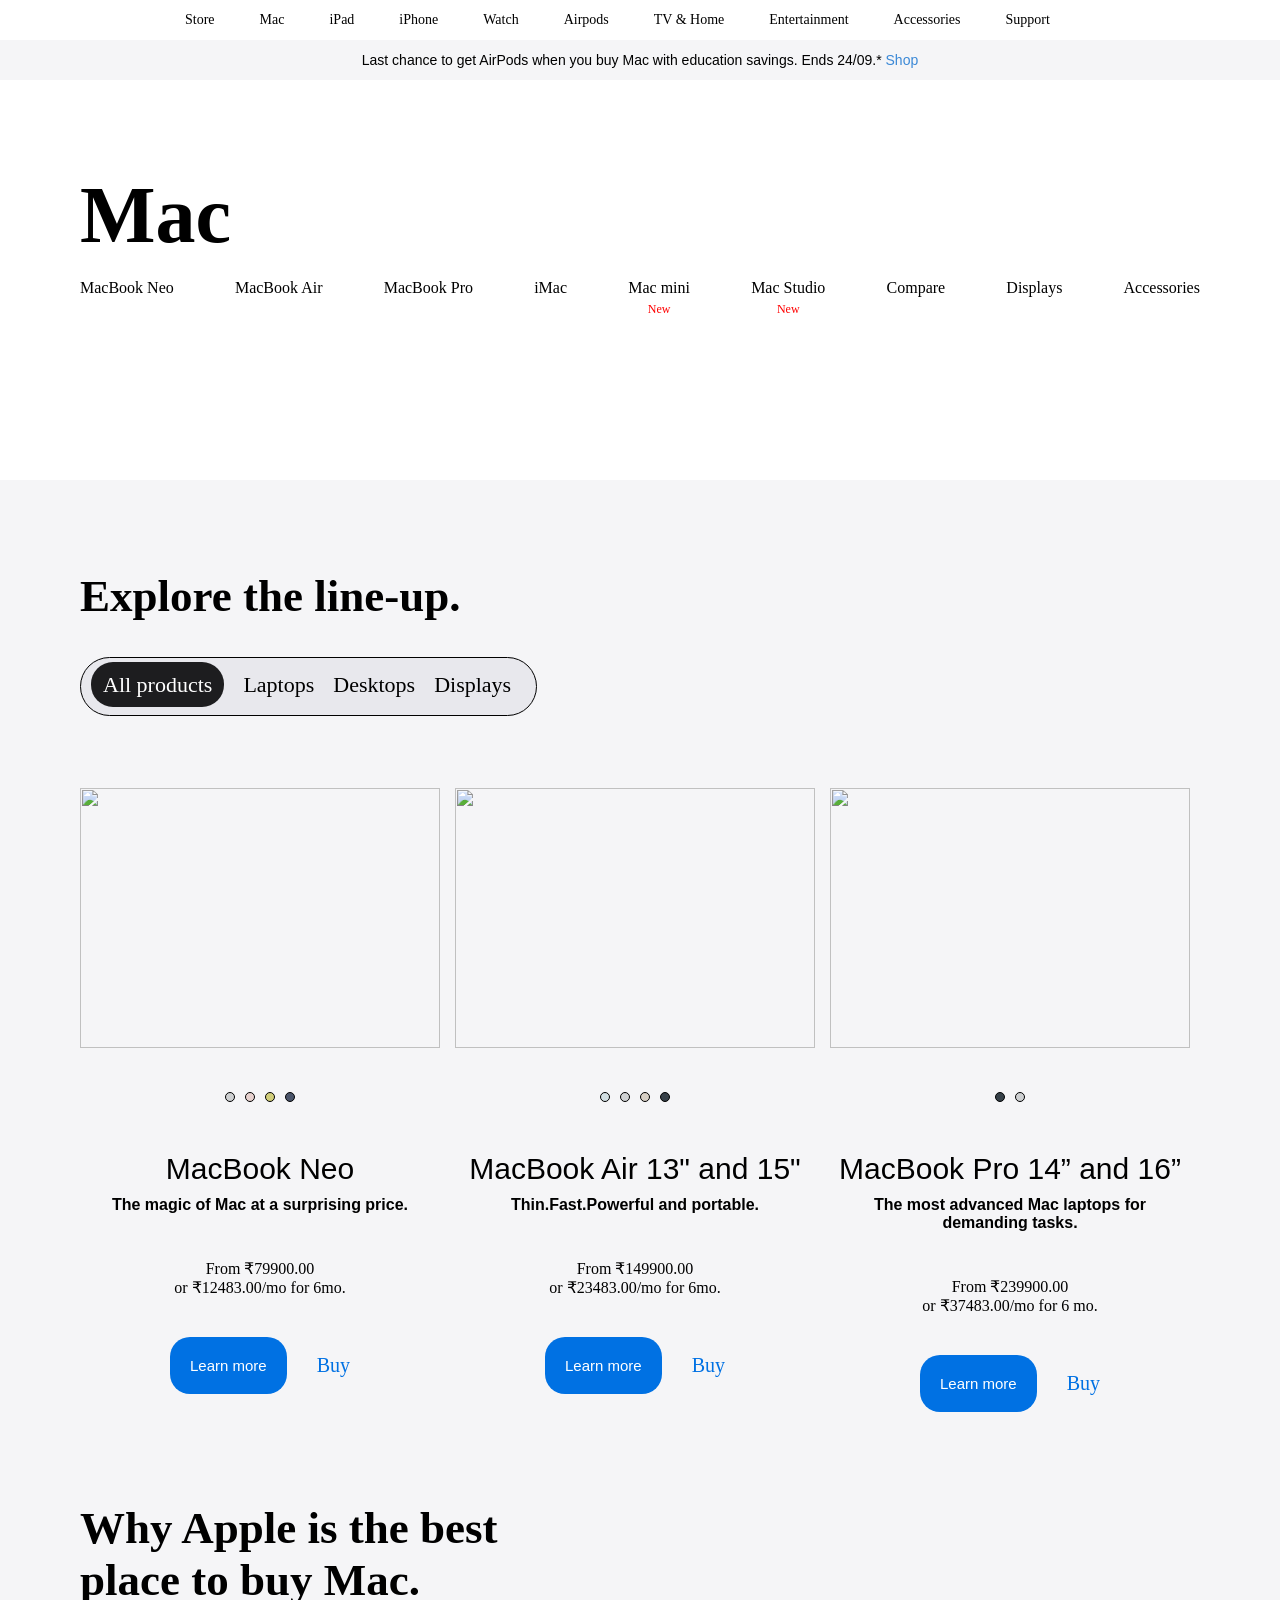
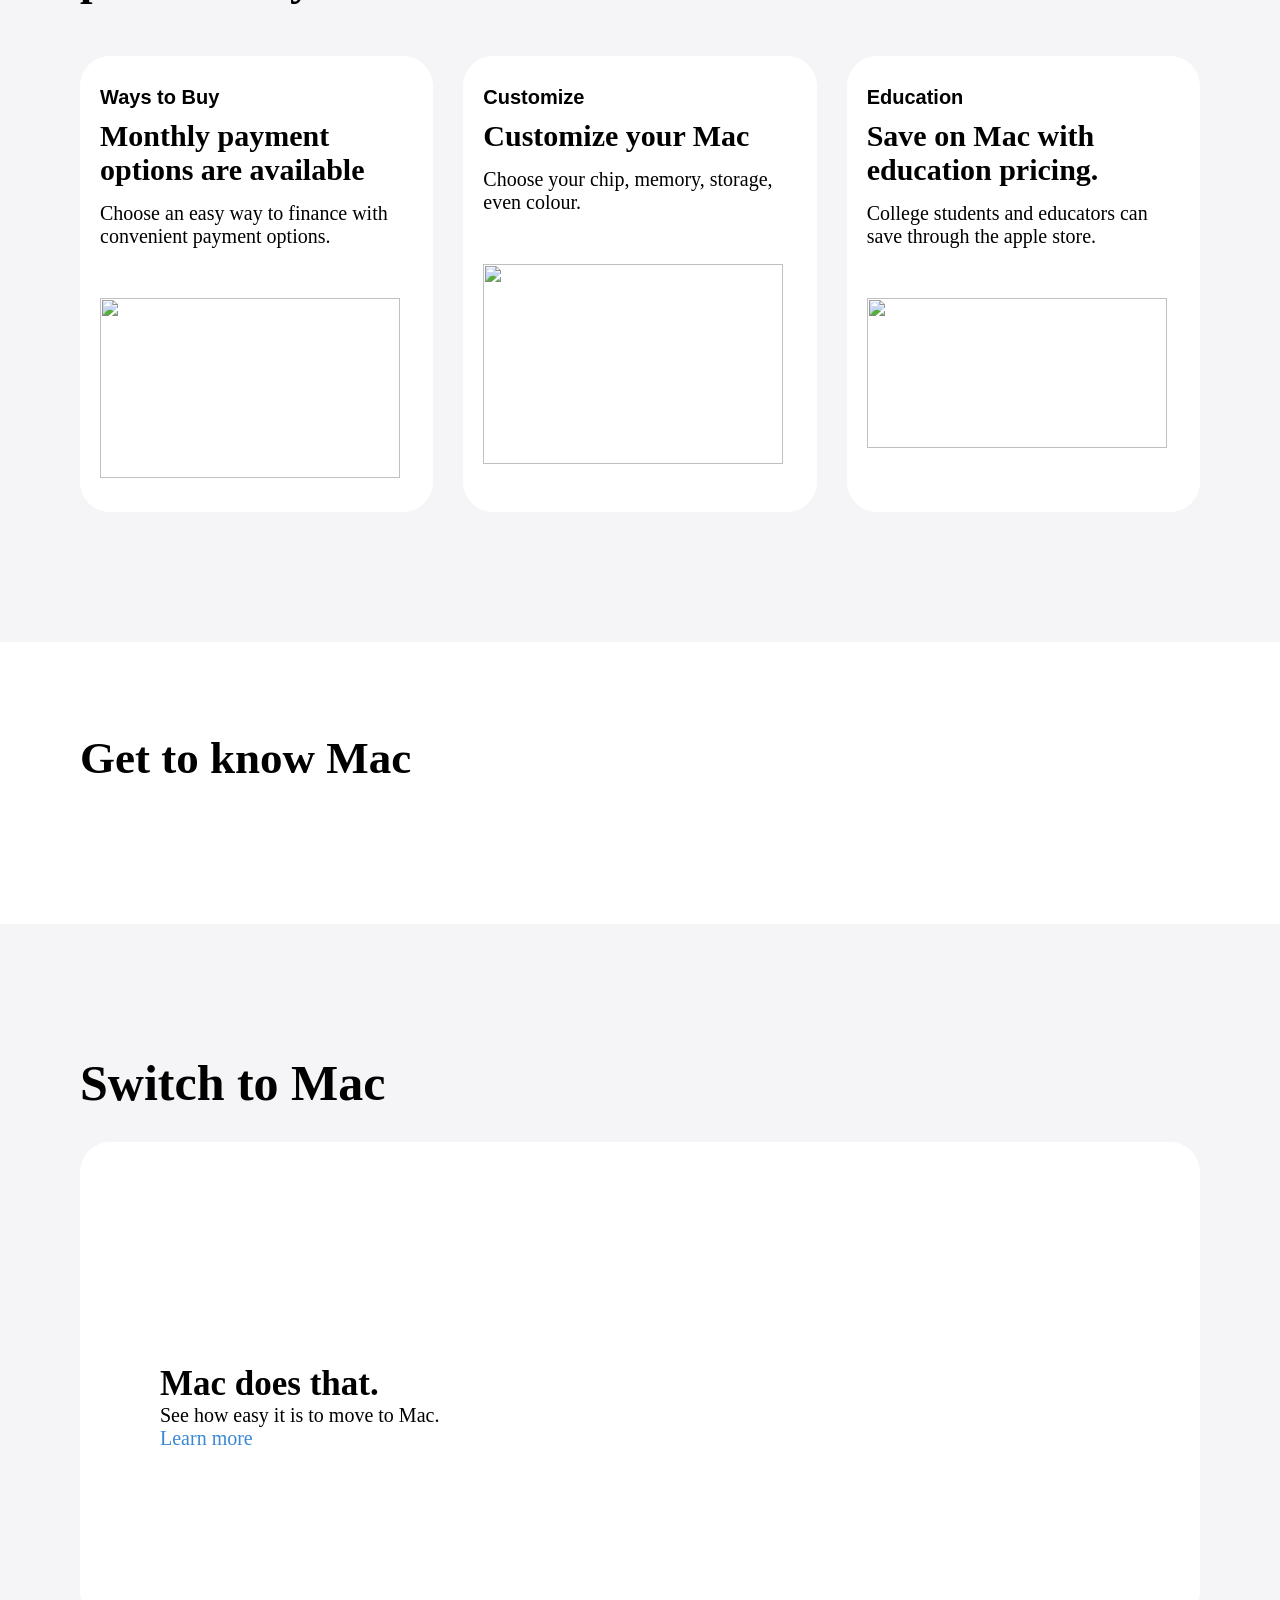
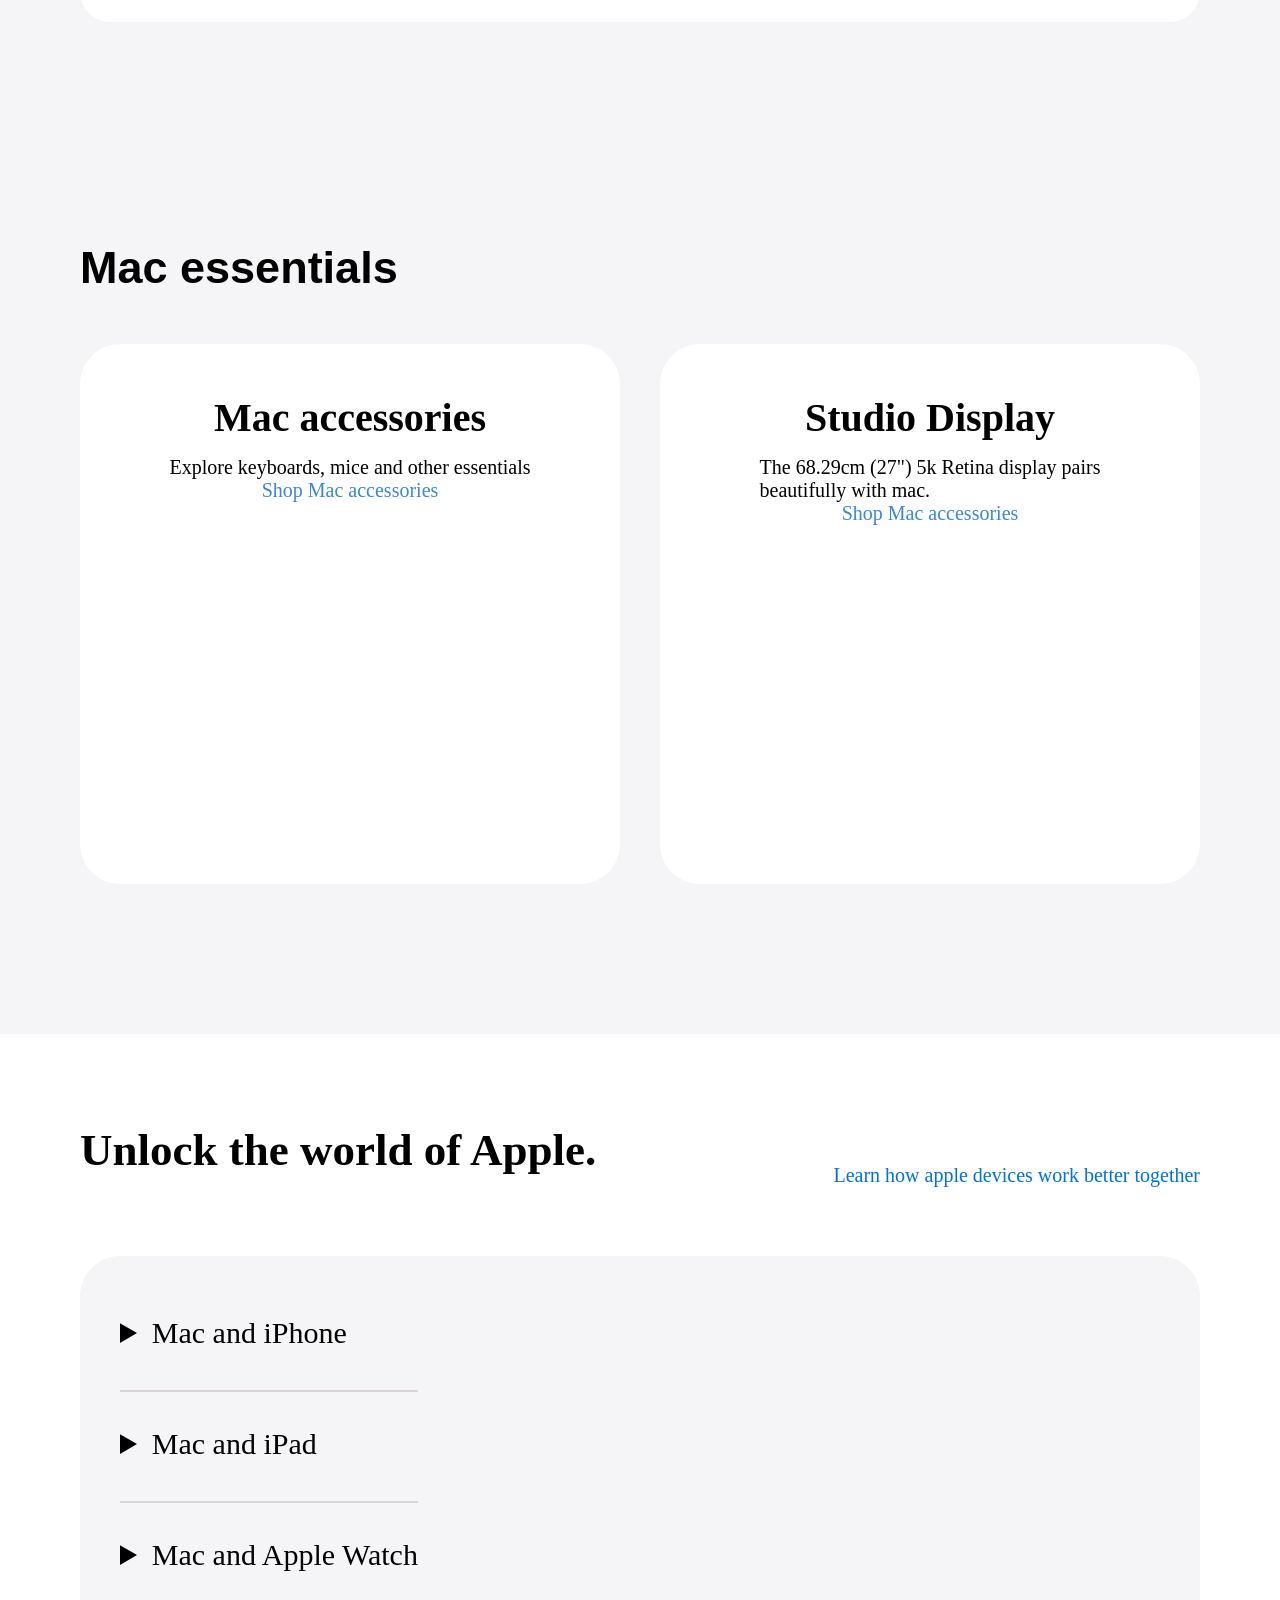
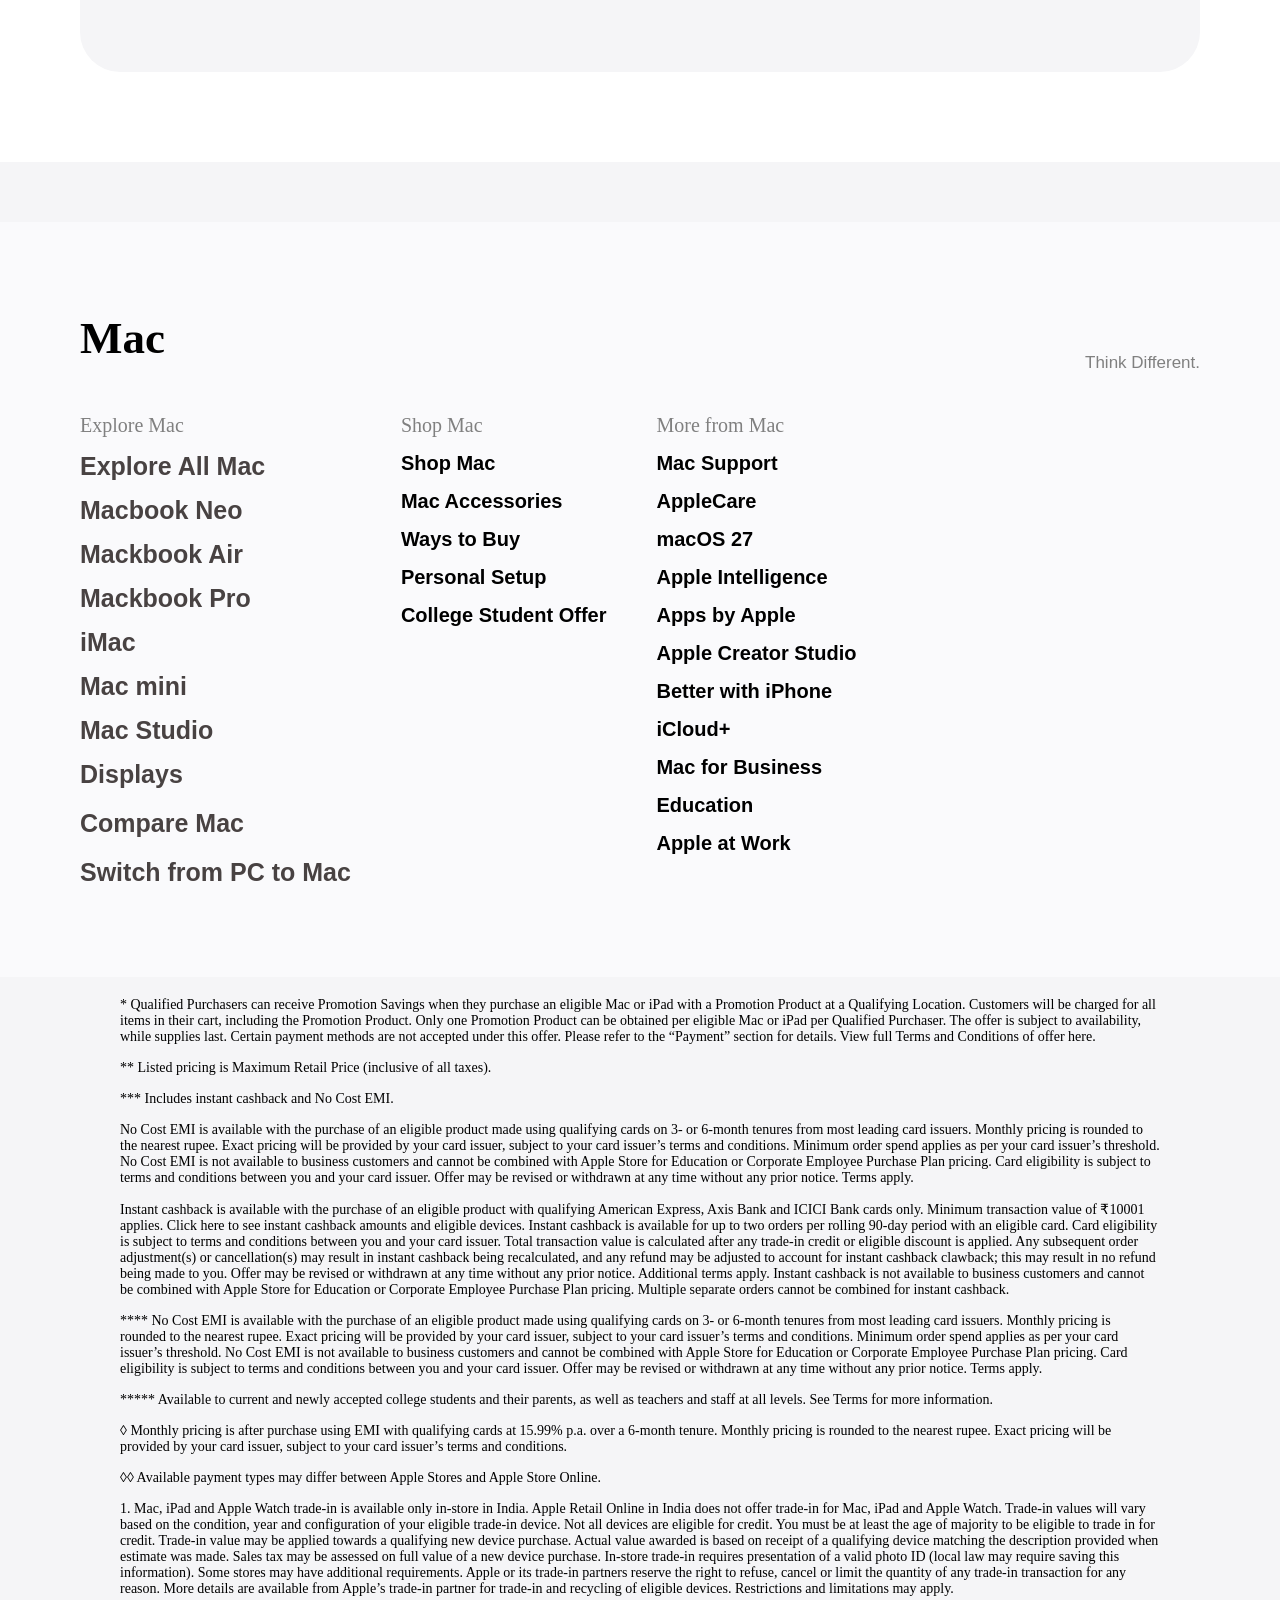
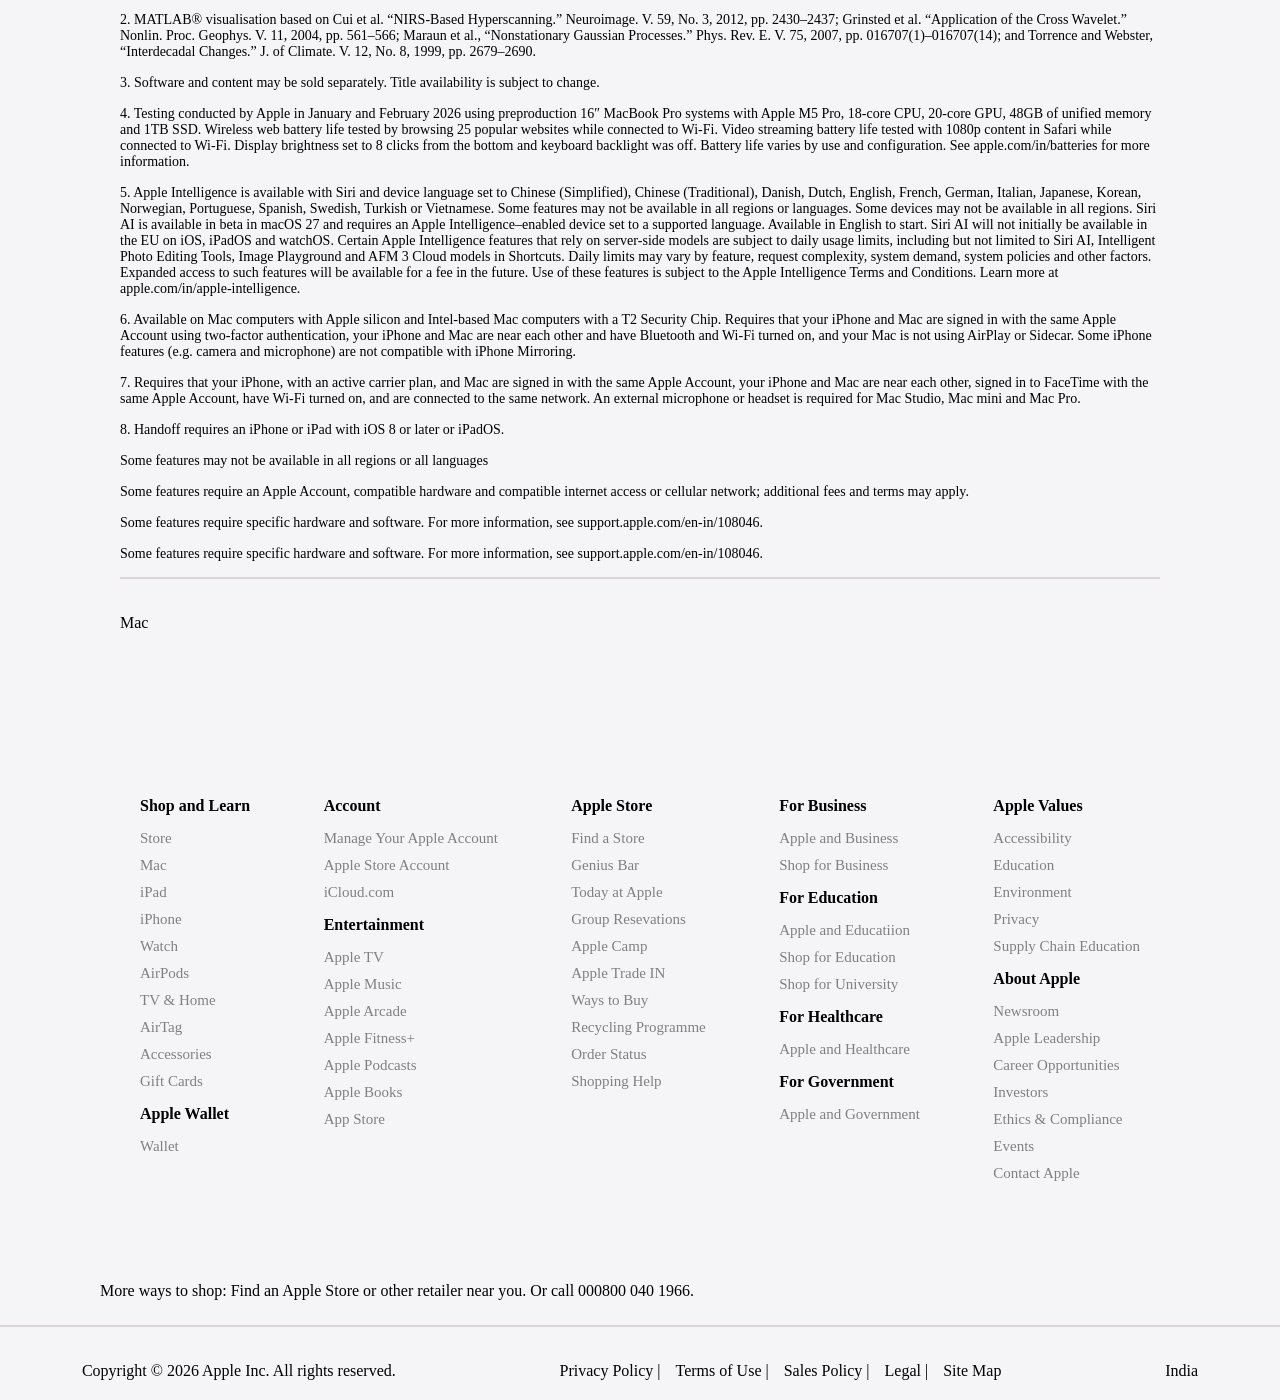
==== index.html @ 865e0634 "Add files via upload" ====
<!DOCTYPE html>
<html lang="en">
<head>
    <meta charset="UTF-8">
    <meta name="viewport" content="width=device-width, initial-scale=1.0">
    <title>Mac_Clone</title>
    <link rel="stylesheet" href="./apple.css">
    <link
  href="https://cdn.jsdelivr.net/npm/remixicon@4.9.0/fonts/remixicon.css"
  rel="stylesheet"
/>

</head>
<body>
    <nav class="nav1">
        <i class="ri-apple-fill"></i>
        <p>Store</p>
        <p>Mac</p>
        <p>iPad</p>
        <p>iPhone</p>
        <p>Watch</p>
        <p>Airpods</p>
        <p>TV & Home</p>
        <p>Entertainment</p>
        <p>Accessories</p>
        <p>Support</p>
        <i class="ri-search-line"></i>
        <i class="ri-shopping-bag-line"></i>
    </nav>
    <nav class="nav2">
        <p>Last chance to get AirPods when you buy Mac with education savings. Ends 24/09.* <span class="shop">Shop<i class="ri-arrow-right-s-line"></i></span></p>
    </nav>
    <section class="macItem">
        <h1 id="Mac">Mac</h1>
        <div class="allImg">
            <div>
                <img src="https://www.apple.com/assets-www/en_WW/mac/04_chapternav/small/nav_mbn_fcdfdf35f_2x.png" alt="">
                 <p>MacBook Neo</p>
            </div>
            <div>
                <img src="https://www.apple.com/assets-www/en_WW/mac/04_chapternav/small/nav_mba_8e00b3bdd_2x.png" alt="">
                 <p>MacBook Air</p>
            </div>
            <div>
                <img src="https://www.apple.com/assets-www/en_WW/mac/04_chapternav/small/nav_mbp_0b36bc863_2x.png" alt="">
                 <p>MacBook Pro</p>
            </div>
            <div>
                <img src="https://www.apple.com/assets-www/en_WW/mac/04_chapternav/small/nav_imac_24_fbf85926c_2x.png" alt="">
                <p>iMac</p>
            </div>
            <div>
                <img src="https://www.apple.com/assets-www/en_WW/mac/04_chapternav/small/nav_mac_mini_f628f615d_2x.png" alt="">
                <p>Mac mini</p>
                <p class="new">New</p>
            </div>
            <div>
                <img src="https://www.apple.com/assets-www/en_WW/mac/04_chapternav/small/nav_mac_studio_fc7bb80c1_2x.png" alt="">
                <p>Mac Studio</p>
                <p class="new">New</p>
            </div>
            <div>
                <img src="https://www.apple.com/assets-www/en_WW/mac/04_chapternav/small/nav_compare_5c5c25766_2x.png" alt="">
                <p>Compare</p>
            </div>
            <div>
                <img src="https://www.apple.com/assets-www/en_WW/mac/04_chapternav/small/nav_displays_e08c5b904_2x.png" alt="">
                <p>Displays</p>
            </div>
            <div>
                <img src="https://www.apple.com/assets-www/en_WW/mac/04_chapternav/small/nav_accessories_c3e74ad3c_2x.png" alt="">
                <p>Accessories</p>
            </div>
       </div>
    </section>
    <section class="lineup">
        <h2>Explore the line-up.</h2>
        <span class="round">
            <span class="menu" id="allProducts">All products</span>
            <span class="menu">Laptops</span>
            <span class="menu">Desktops</span>
            <span class="menu">Displays</span>
        </span>
    </section>
    <section class="cards">
        <div class="cards_1">
            <div class="div_img">
                <img src="https://www.apple.com/assets-www/en_WW/mac/04_product_tile/large/mbn_0cd16ed14_2x.jpg" alt="">
            </div>
            <div class="circles">
                <div class="color11"></div>
                <div class="color12"></div>
                <div class="color13"></div>
                <div class="color14"></div>
            </div>
            <div class="description">
                <h3>MacBook Neo</h3>
                <h4>The magic of Mac at a surprising price.</h4>
                <p>From ₹79900.00 <br>or ₹12483.00/mo for 6mo.</p>
                <span class="card-ending">
                    <button>Learn more</button>
                    <p>Buy<i class="ri-arrow-right-s-line"></i></p>
                </span>
            </div>
        </div>
        <div class="card_2">
            <div class="div_img">
                <img src="https://www.apple.com/assets-www/en_WW/mac/04_product_tile/large/mba_13_15_286f55670_2x.jpg" alt="">
            </div>
            <div class="circles">
                <div class="color21"></div>
                <div class="color22"></div>
                <div class="color23"></div>
                <div class="color24"></div>
            </div>
            <div class="description">
                <h3>MacBook Air 13" and 15"</h3>
                <h4>Thin.Fast.Powerful and portable.</h4>
                <p>From ₹149900.00 <br>or ₹23483.00/mo for 6mo.</p>
                <span class="card-ending">
                    <button>Learn more</button>
                    <p>Buy<i class="ri-arrow-right-s-line"></i></p>
                </span>
            </div>
        </div>
        <div class="card_3">
            <div class="div_img">
                <img src="https://www.apple.com/assets-www/en_WW/mac/04_product_tile/large/mbp_14_16_028335cc2_2x.jpg" alt="">
            </div>
            <div class="circles">
                <div class="color31"></div>
                <div class="color32"></div>
            </div>
            <div class="description">
                <h3>MacBook Pro 14” and 16”</h3>
                <h4>The most advanced Mac laptops for <br> demanding tasks.</h4>
                <p>From ₹239900.00 <br>or ₹37483.00/mo for 6 mo.</p>
                <span class="card-ending">
                    <button>Learn more</button>
                    <p>Buy<i class="ri-arrow-right-s-line"></i></p>
                </span>
            </div>
        </div>
    </section>
    <section class="best">
        <h2>Why Apple is the best <br>place to buy Mac.</h2>
        <div class="whycards">
            <div class="flashcards">
                <h4>Ways to Buy</h4>
                <h3>Monthly payment <br>options are available</h3>
                <p>Choose an easy way to finance with <br> convenient payment options.</p>
                <img height="180px" width="300px" src="./image1.png" alt="">
            </div>
            <div class="flashcards">
                <h4>Customize</h4>
                <h3>Customize your Mac</h3>
                <p>Choose your chip, memory, storage, even colour.</p>
                <img height="200px" width="300px" src="./image2.png" alt="">
            </div>
            <div class="flashcards">
                <h4>Education</h4>
                <h3>Save on Mac with education pricing.</h3>
                <p>College students and educators can save through the apple store.</p>
                <img height="150px" width="300px" src="./image3.jpg" alt="">
            </div>
        </div>
    </section>
    <section class="know">
        <h2>Get to know Mac</h2>
        <div class="know-cards">
            <img width="360px" src="./image_1.png" alt="">
            <img width="360px" src="./image_2.png" alt="">
            <img width="360px" src="./image_3.png" alt="">
        </div>
    </section>
    <section class="switch">
        <h2>Switch to Mac</h2>
        <div class="switch-image">
            <div class="switch-image-text">
                <h3>Mac does that.</h3>
                <p>See how easy it is to move to Mac.</p>
                <p class="learn">Learn more <i class="ri-arrow-right-s-line"></i></p>
            </div>
            <div class="switch-image-img" >
                <img src="./right_image_clean.png" alt="">
            </div>
        </div>
    </section>
    <section class="essentials">
        <h2>Mac essentials</h2>
        <div class="essentials-cards">
            <div class="essentials-content">
                <h3>Mac accessories</h3>
                <p>Explore keyboards, mice and other essentials</p>
                <p class="special">Shop Mac accessories<i class="ri-arrow-drop-right-line"></i></p>
                <img src="./mac_accessories_transparent.png" alt="">
            </div>
            <div class="essentials-content">
                <h3>Studio Display</h3>
                <p>The 68.29cm (27") 5k Retina display pairs <br> beautifully with mac.</p>
                <p class="special">Shop Mac accessories<i class="ri-arrow-drop-right-line"></i></p>
                 <img src="https://store.storeimages.cdn-apple.com/1/as-images.apple.com/is/studio-display-og-202603?wid=1200&hei=630&fmt=jpeg&qlt=90&.v=1770765709335" alt="">
            </div>
        </div>
    </section>
    <section class="unlock">
        <div class="unlock-head">
            <h2>Unlock the world of Apple.</h2>
            <p>Learn how apple devices work better together<i class="ri-arrow-drop-right-line"></i></p>
        </div>
        <div class="unlock-content">
            <div class="unlock-text">
                <details>
                    <summary>Mac and iPhone</summary>
                    <p>Answer calls or messages from your <br> iPhone directly on your Mac. See and <br>control what’s on your iPhone from <br> your Mac with iPhone Mirroring and <br> Live Activities. Use Universal <br> Clipboard to copy images, video or <br>text from your iPhone, then paste into <br> another app on your nearby Mac. And <br>thanks to iCloud, you can access your <br>files from either your iPhone or your Mac.</p>
                </details>
                <div class="border"></div>
                <details>
                    <summary>Mac and iPad</summary>
                    <p>Sketch on your iPad and have it <br> appear instantly on your Mac. Or use <br>your iPad as a second display, so you <br> can work on one screen while you <br> reference the other. You can even <br>start something on your iPad — like a <br> presentation or an email.</p>
                </details>
                <div class="border"></div>
                <details>
                    <summary>Mac and Apple Watch</summary>
                    <p>Automatically log in to your Mac when <br> you’re wearing your Apple Watch with <br>Auto Unlock.</p>
                </details>
            </div>
            <div class="unlock-img">
                <img src="https://www.apple.com/assets-www/en_WW/mac/03_image_accordion/large/mac_iphone_d50c6f239_2x.jpg" alt="">
            </div>
        </div>
    </section>
    <section class="last">
        <div class="last-head">
            <h2>Mac</h2>
            <p>Think Different.</p>
        </div>
        <div class="last-content">
        <div class="last-first" id="bold">
            <h4>Explore Mac</h4>
            <p>Explore All Mac</p>
            <p>Macbook Neo</p>
            <p>Mackbook Air</p>
            <p>Mackbook Pro</p>
            <p>iMac</p>
            <p>Mac mini</p>
            <p>Mac Studio</p>
            <p>Displays</p>
            <div >
                <p id="last-special">Compare Mac</p>
                <p id="last-special">Switch from PC to Mac</p>
            </div>
        </div>
        <div class="last-first">
            <h4>Shop Mac</h4>
            <p>Shop Mac</p>
            <p>Mac Accessories</p>
            <p>Ways to Buy</p>
            <p>Personal Setup</p>
            <p>College Student Offer</p>
        </div>
        <div class="last-first">
            <h4>More from Mac</h4>
            <p>Mac Support</p>
            <p>AppleCare</p>
            <p>macOS 27</p>
            <p>Apple Intelligence</p>
            <p>Apps by Apple</p>
            <p>Apple Creator Studio</p>
            <p>Better with iPhone</p>
            <p>iCloud+</p>
            <p>Mac for Business</p>
            <p>Education</p>
            <p>Apple at Work</p>
        </div>

        </div>
    </section>
    <section class="footer-note">
        <p>* Qualified Purchasers can receive Promotion Savings when they purchase an eligible Mac or iPad with a Promotion Product at a Qualifying Location. Customers will be charged for all items in their cart, including the Promotion Product. Only one Promotion Product can be obtained per eligible Mac or iPad per Qualified Purchaser. The offer is subject to availability, while supplies last. Certain payment methods are not accepted under this offer. Please refer to the “Payment” section for details. View full Terms and Conditions of offer here.</p>
        <p>** Listed pricing is Maximum Retail Price (inclusive of all taxes).</p>
        <p>*** Includes instant cashback and No Cost EMI.</p>
        <p>No Cost EMI is available with the purchase of an eligible product made using qualifying cards on 3- or 6-month tenures from most leading card issuers. Monthly pricing is rounded to the nearest rupee. Exact pricing will be provided by your card issuer, subject to your card issuer’s terms and conditions. Minimum order spend applies as per your card issuer’s threshold. No Cost EMI is not available to business customers and cannot be combined with Apple Store for Education or Corporate Employee Purchase Plan pricing. Card eligibility is subject to terms and conditions between you and your card issuer. Offer may be revised or withdrawn at any time without any prior notice. Terms apply.</p>
        <p>Instant cashback is available with the purchase of an eligible product with qualifying American Express, Axis Bank and ICICI Bank cards only. Minimum transaction value of ₹10001 applies. Click here to see instant cashback amounts and eligible devices. Instant cashback is available for up to two orders per rolling 90-day period with an eligible card. Card eligibility is subject to terms and conditions between you and your card issuer. Total transaction value is calculated after any trade-in credit or eligible discount is applied. Any subsequent order adjustment(s) or cancellation(s) may result in instant cashback being recalculated, and any refund may be adjusted to account for instant cashback clawback; this may result in no refund being made to you. Offer may be revised or withdrawn at any time without any prior notice. Additional terms apply. Instant cashback is not available to business customers and cannot be combined with Apple Store for Education or Corporate Employee Purchase Plan pricing. Multiple separate orders cannot be combined for instant cashback.</p>
        <p>**** No Cost EMI is available with the purchase of an eligible product made using qualifying cards on 3- or 6-month tenures from most leading card issuers. Monthly pricing is rounded to the nearest rupee. Exact pricing will be provided by your card issuer, subject to your card issuer’s terms and conditions. Minimum order spend applies as per your card issuer’s threshold. No Cost EMI is not available to business customers and cannot be combined with Apple Store for Education or Corporate Employee Purchase Plan pricing. Card eligibility is subject to terms and conditions between you and your card issuer. Offer may be revised or withdrawn at any time without any prior notice. Terms apply.</p>
        <p>***** Available to current and newly accepted college students and their parents, as well as teachers and staff at all levels. See Terms for more information.</p>
        <p>◊ Monthly pricing is after purchase using EMI with qualifying cards at 15.99% p.a. over a 6‑month tenure. Monthly pricing is rounded to the nearest rupee. Exact pricing will be provided by your card issuer, subject to your card issuer’s terms and conditions.</p>
        <p>◊◊ Available payment types may differ between Apple Stores and Apple Store Online.</p>
        <p>1. Mac, iPad and Apple Watch trade-in is available only in-store in India. Apple Retail Online in India does not offer trade-in for Mac, iPad and Apple Watch. Trade‑in values will vary based on the condition, year and configuration of your eligible trade‑in device. Not all devices are eligible for credit. You must be at least the age of majority to be eligible to trade in for credit. Trade‑in value may be applied towards a qualifying new device purchase. Actual value awarded is based on receipt of a qualifying device matching the description provided when estimate was made. Sales tax may be assessed on full value of a new device purchase. In-store trade‑in requires presentation of a valid photo ID (local law may require saving this information). Some stores may have additional requirements. Apple or its trade-in partners reserve the right to refuse, cancel or limit the quantity of any trade‑in transaction for any reason. More details are available from Apple’s trade‑in partner for trade‑in and recycling of eligible devices. Restrictions and limitations may apply.</p>
        <p>2. MATLAB® visualisation based on Cui et al. “NIRS-Based Hyperscanning.” Neuroimage. V. 59, No. 3, 2012, pp. 2430–2437; Grinsted et al. “Application of the Cross Wavelet.” Nonlin. Proc. Geophys. V. 11, 2004, pp. 561–566; Maraun et al., “Nonstationary Gaussian Processes.” Phys. Rev. E. V. 75, 2007, pp. 016707(1)–016707(14); and Torrence and Webster, “Interdecadal Changes.” J. of Climate. V. 12, No. 8, 1999, pp. 2679–2690.</p>
        <p>3. Software and content may be sold separately. Title availability is subject to change.</p>
        <p>4. Testing conducted by Apple in January and February 2026 using preproduction 16″ MacBook Pro systems with A⁠p⁠p⁠l⁠e⁠ ⁠M⁠5⁠ ⁠P⁠r⁠o⁠, 18‑core CPU, 20‑core GPU, 48GB of unified memory and 1TB SSD. Wireless web battery life tested by browsing 25 popular websites while connected to Wi-Fi. Video streaming battery life tested with 1080p content in Safari while connected to Wi-Fi. Display brightness set to 8 clicks from the bottom and keyboard backlight was off. Battery life varies by use and configuration. See apple.com/in/batteries for more information.</p>
        <p>5. Apple Intelligence is available with Siri and device language set to Chinese (Simplified), Chinese (Traditional), Danish, Dutch, English, French, German, Italian, Japanese, Korean, Norwegian, Portuguese, Spanish, Swedish, Turkish or Vietnamese. Some features may not be available in all regions or languages. Some devices may not be available in all regions. Siri AI is available in beta in macOS 27 and requires an Apple Intelligence–enabled device set to a supported language. Available in English to start. Siri AI will not initially be available in the EU on iOS, iPadOS and watchOS. Certain Apple Intelligence features that rely on server‑side models are subject to daily usage limits, including but not limited to Siri AI, Intelligent Photo Editing Tools, Image Playground and AFM 3 Cloud models in Shortcuts. Daily limits may vary by feature, request complexity, system demand, system policies and other factors. Expanded access to such features will be available for a fee in the future. Use of these features is subject to the Apple Intelligence Terms and Conditions. Learn more at apple.com/in/apple-intelligence.</p>
        <p>6. Available on Mac computers with Apple silicon and Intel-based Mac computers with a T2 Security Chip. Requires that your iPhone and Mac are signed in with the same A⁠p⁠p⁠l⁠e⁠ ⁠A⁠c⁠c⁠o⁠u⁠n⁠t using two-factor authentication, your iPhone and Mac are near each other and have Bluetooth and Wi-Fi turned on, and your Mac is not using AirPlay or Sidecar. Some iPhone features (e.g. camera and microphone) are not compatible with iPhone Mirroring.</p>
        <p>7. Requires that your iPhone, with an active carrier plan, and Mac are signed in with the same Apple Account, your iPhone and Mac are near each other, signed in to FaceTime with the same Apple Account, have Wi‑Fi turned on, and are connected to the same network. An external microphone or headset is required for Mac Studio, Mac mini and Mac Pro.</p>
        <p>8. Handoff requires an iPhone or iPad with iOS 8 or later or iPadOS.</p>
        <p>Some features may not be available in all regions or all languages</p>
        <p>Some features require an Apple Account, compatible hardware and compatible internet access or cellular network; additional fees and terms m⁠a⁠y⁠ ⁠a⁠p⁠p⁠l⁠y⁠.</p>
        <p>Some features require specific hardware and software. For more information, see support.apple.com/en-in/108046.</p>
        <p>Some features require specific hardware and software. For more information, see support.apple.com/en-in/108046.</p>
        <div class="border"></div>
        <span>
            <i class="ri-apple-fill"></i>
            <i class="ri-arrow-right-s-line"></i>
            <span>Mac</span>
        </span>
    </section>
    <footer>
        <div class="footer-main">
            <div class="foot-column">
                <div class="end">
                    <h4>Shop and Learn</h4>
                    <p>Store</p>
                    <p>Mac</p>
                    <p>iPad</p>
                    <p>iPhone</p>
                    <p>Watch</p>
                    <p>AirPods</p>
                    <p>TV & Home</p>
                    <p>AirTag</p>
                    <p>Accessories</p>
                    <p>Gift Cards</p>
                </div>
                <div class="end">
                    <h4>Apple Wallet</h4>
                    <p>Wallet</p>
                </div>
            </div>
            <div class="foot-column">
                <div class="end">
                    <h4>Account</h4>
                    <p>Manage Your Apple Account</p>
                    <p>Apple Store Account</p>
                    <p>iCloud.com</p>
                </div>
                <div class="end">
                    <h4>Entertainment</h4>
                    <p>Apple TV</p>
                    <p>Apple Music</p>
                    <p>Apple Arcade</p>
                    <p>Apple Fitness+</p>
                    <p>Apple Podcasts</p>
                    <p>Apple Books</p>
                    <p>App Store</p>
                </div>
            </div>
            <div class="foot-column">
                <div class="end">
                    <h4>Apple Store</h4>
                    <p>Find a Store</p>
                    <p>Genius Bar</p>
                    <p>Today at Apple</p>
                    <p>Group Resevations</p>
                    <p>Apple Camp</p>
                    <p>Apple Trade IN</p>
                    <p>Ways to Buy</p>
                    <p>Recycling Programme</p>
                    <p>Order Status</p>
                    <p>Shopping Help</p>
                </div>
            </div>
            <div class="foot-column">
                <div class="end">
                    <h4>For Business</h4>
                    <p>Apple and Business</p>
                    <p>Shop for Business</p>
                </div>
                <div class="end">
                    <h4>For Education</h4>
                    <p>Apple and Educatiion</p>
                    <p>Shop for Education</p>
                    <p>Shop for University</p>
                </div>
                <div class="end">
                    <h4>For Healthcare</h4>
                    <p>Apple and Healthcare</p>
                </div>
                <div class="end">
                    <h4>For Government</h4>
                    <p>Apple and Government</p>
                </div>
            </div>
            <div class="foot-column">
                <div class="end">
                    <h4>Apple Values</h4>
                    <p>Accessibility</p>
                    <p>Education</p>
                    <p>Environment</p>
                    <p>Privacy</p>
                    <p>Supply Chain Education</p>
                </div>
                <div class="end">
                    <h4>About Apple</h4>
                    <p>Newsroom</p>
                    <p>Apple Leadership</p>
                    <p>Career Opportunities</p>
                    <p>Investors</p>
                    <p>Ethics & Compliance</p>
                    <p>Events</p>
                    <p>Contact Apple</p>
                </div>
            </div>
        </div>
        <div class="footer-ending">
            <p>More ways to shop: Find an Apple Store or other retailer near you. Or call 000800 040 1966.</p>
        </div>
        <div class="border"></div>
         <div class="final">
            <p>Copyright © 2026 Apple Inc. All rights reserved.</p>
            <div class="slash">
                <p>Privacy Policy |</p>
                <p>Terms of Use  |</p>
                <p>Sales Policy  |</p>
                <p>Legal  |</p>
                <p>Site Map</p>
            </div>
            <p>India</p>
         </div>
    </footer>
</body>
</html>
---- apple.css ----
*{
    margin: 0;
    padding: 0;
    box-sizing: border-box;
}
html,body{
    height: 100%;
    width: 100%;
    background-color: #F5F5F7;
}
.nav1{
    width: 100%;
    height: 40px;
    display: flex;
    align-items: center;
    justify-content: center;
    justify-content: space-between;
    padding: 5px 140px;
    cursor: pointer;
    font-size: 14px;
    background-color: white;
}
.nav2{
    height: 40px;
    display: flex;
    align-items: center;
    justify-content: center;
    font-size:14px;
    font-family: Arial, Helvetica, sans-serif;
}
.shop{
    color: #3A88D6;
}
.macItem{
    height: 400px;
    background-color:white;
    padding: 90px 80px;
}
#Mac{
    font-size: 80px;
}
.allImg{
    height: 100%;
    width: 100%;
    display: flex;
    justify-content: space-between;
    align-items: baseline;
    cursor: pointer;
}
.allImg img{
    width: 70px;
}
.allImg img:hover{
    transform: scale(1.22);
}
.allImg p{
    text-align: center;
}
.new{
    color: #FF0000;
    font-size: 12px;
    margin-top: 5px;
}
.lineup{
    padding: 90px 80px ;
}
h2{
    font-size: 45px;
    margin-bottom: 50px;
}
.round{
    background-color: #E8E8ED;
    border: 1px solid black;
    padding: 20px 10px;
    text-align: center;
    border-radius: 30px;
    cursor: pointer;
}
.menu{
    font-size: 22px;
    margin-right: 15px;
}
#allProducts{
    color: white;
    background-color: #1D1D1F;
    padding: 10px 12px;
    border-radius: 22px;
}
.div_img img{
    height: 260px;
    width: 360px;
}
.div_img img:hover{
    transform: scale(1.05);
}
.cards{
    padding: 0px 80px;
}
.circles{
    display: flex;
    justify-content: center;
    gap: 10px;
}
.circles div{
    width: 10px;
    height: 10px;
    border: 1px solid black;
    border-radius: 50%;
    margin-top: 40px;
}
.cards{
    display: flex;
    gap: 15px;
}
.color11{
    background-color:#CED0D2 ;
}
.color12{
    background-color:#E7D1CF ;
}
.color13{
    background-color:#D1CE7A ;
}
.color14{
    background-color: #4A546A ;
}
.color21{
    background-color:#D2DFE3 ;
}
.color22{
    background-color:#D0D2D4 ;
}
.color23{
    background-color:#D7CFC5 ;
}
.color24{
    background-color: #364048;
}
.color31{
    background-color:#364048 ;
}
.color32{
    background-color: #CED0D2;
}

.description{
    display: flex;
    flex-direction: column;
    align-items: center;
    text-align: center;
}
.card-ending{
    margin-top: 40px;
    display: flex;
    align-items: center;
    justify-content: center;
    gap: 30px;
    cursor: pointer;
}
.card-ending button{
    padding: 20px 20px;
    font-size: 15px;
    background-color: #0071E3;
    color: white;
    border: none;
    border-radius: 20px;
    cursor: pointer;
}
.card-ending p{
    font-size: 20px;
    color:  #0071E3;
}
.description h3{
    margin-top: 50px;
    font-family: sans-serif;
    font-weight: 500;
    font-size: 30px;
}
.description h4{
    margin-top: 10px;
    font-family: sans-serif;
    margin-bottom:45px ;
}
.best{
    padding: 90px 80px;
    margin-bottom: 40px;
}
.whycards{
    display: flex;
    gap: 30px;
}
.flashcards{
    width: 400px;
    background-color: red;
    padding: 30px 20px;
    border-radius: 30px;
    background-color: white;
    cursor: pointer;
}
.flashcards:hover{
    transform: scale(1.05);
}
.flashcards h4{
   font-family: sans-serif;
   font-size: 20px;
   margin-bottom: 10px;
}
.flashcards h3{
    font-size: 30px;
    font-weight: 600;
    margin-bottom: 15px;
}
.flashcards p{
    font-size: 20px;
    margin-bottom: 50px;
}
.know{
    padding: 90px 80px;
    background-color: white;
    margin-bottom: 40px;
}
.know-cards{
    display: flex;
    gap: 25px;
    cursor: pointer;
}
.know-cards img{
    border-radius: 40px;
}
.know-cards img:hover{
    transform: scale(1.05);
}
.switch{
    padding: 90px 80px;
    margin-bottom: 40px;
}
.switch h2{
    font-size: 50px;
    margin-bottom: 30px;
}
.switch-image{
    height: 480px;
    background-color: white;
    padding: 50px 80px;
    padding-bottom: 0;
    padding-right: 0;
    display: flex;
    align-items: center;
    gap: 200px;
    border-radius: 30px;
    cursor: pointer;
}
.switch-image:hover{
    transform: scale(1.05);
}
.switch-image-text h3{
    font-size: 35px;
}
.switch-image-text p{
    font-size: 20px;
}
.learn{
    color: #3A88D6;
}
.switch-image-img img{
    height: 420px;
}
.essentials{
    padding: 90px 80px;
}
.essentials h2{
    font-family: sans-serif;
    font-size: 45px;
}
.essentials-cards{
    height: 600px;
    width: 100px;
    border-radius: 40px;
    display: flex;
    gap: 40px;
    cursor: pointer;
}
.essentials-contents:hover{
    transform: scale(1.05);
}
.essentials-content{
    padding: 50px 40px;
    display: flex;
    width: 540px;
    flex-direction: column;
    align-items: center;
    background-color: white;
    margin-bottom: 60px;
    border-radius: 40px;
}
.essentials-content h3{
    font-size: 40px;
    margin-bottom: 15px;
}
.essentials-content p{
    font-size: 20px;
}
.special{
    color: #3A88D6;
    margin-bottom: 100px;
}
.essentials-content img{
     width: 500px;
     overflow: hidden;
     margin-left: 0;
}
.unlock{
    padding: 90px 80px;
    background-color: white;
    margin-bottom: 60px;
}
.unlock-head{
    display: flex;
    justify-content: space-between;
    align-items: center;
    margin-bottom: 30px;
}
.unlock-head p{
    font-size: 20px;
    color: #0071E3;
    cursor: pointer;
}
.unlock-content{
    display: flex;
    justify-content: space-between;
    background-color: #F5F5F7;
    padding: 60px 40px;
    border-radius: 40px;
}
details{
    margin-bottom: 40px;
}
details summary{
    cursor: pointer;
}
.border{
    border: 1px solid rgb(219, 212, 212);
    margin-bottom: 35px;
}
details summary{
    font-size: 30px;
}
details p{
    font-size: 20px;
}
.unlock-img img{
    width: 500px;
}
.last{
    padding: 90px 80px;
    background-color: #FAFAFC;
}
.last-head{
    display: flex;
    justify-content: space-between;
    align-items: center;
}
.last-head p{
    font-size: 17px;
    font-family: sans-serif;
    color: gray;
}
.last-first p{
    margin-top: 15px;
    font-weight: 550;
    font-size: 20px;
    font-family: sans-serif;
    cursor: pointer;
}
.last-first h4{
    font-size: 20px;
    font-weight: 200;
    color: gray;
}
#bold p{
    font-size: 25px;
    font-weight: 600;
    color: rgb(72, 66, 66);
}
#last-special{
    margin-top: 20px;
    font-size: 15px;
}
.last-content{
    display: flex;
    gap: 50px;
}
.footer-note{
    padding: 20px 120px;
    background-color: #F5F5F7;
    margin-bottom: 40px;
}
.footer-note p{
    font-size: 14px;
    margin-bottom: 15px;
}
.footer-main{
    display: flex;
    justify-content: space-between;
    padding: 90px 140px;
}
.end p{
    font-size: 15px;
    color: gray;
    cursor: pointer;
    margin-bottom: 10px;
}
.end h4{
   margin-bottom: 15px;
   margin-top: 15px;
}
footer{
    background-color: #F5F5F7;
}
.footer-ending{
    padding-left: 100px ;
    margin-bottom: 25px;
}
.final{
    margin-top: 25px;
    padding-left: 0px;
    display: flex;
    justify-content:space-around;
    margin-bottom: 50px;
}
.slash{
    display: flex;
    gap: 15px;
    cursor: pointer;
    margin-bottom: 20px;
}
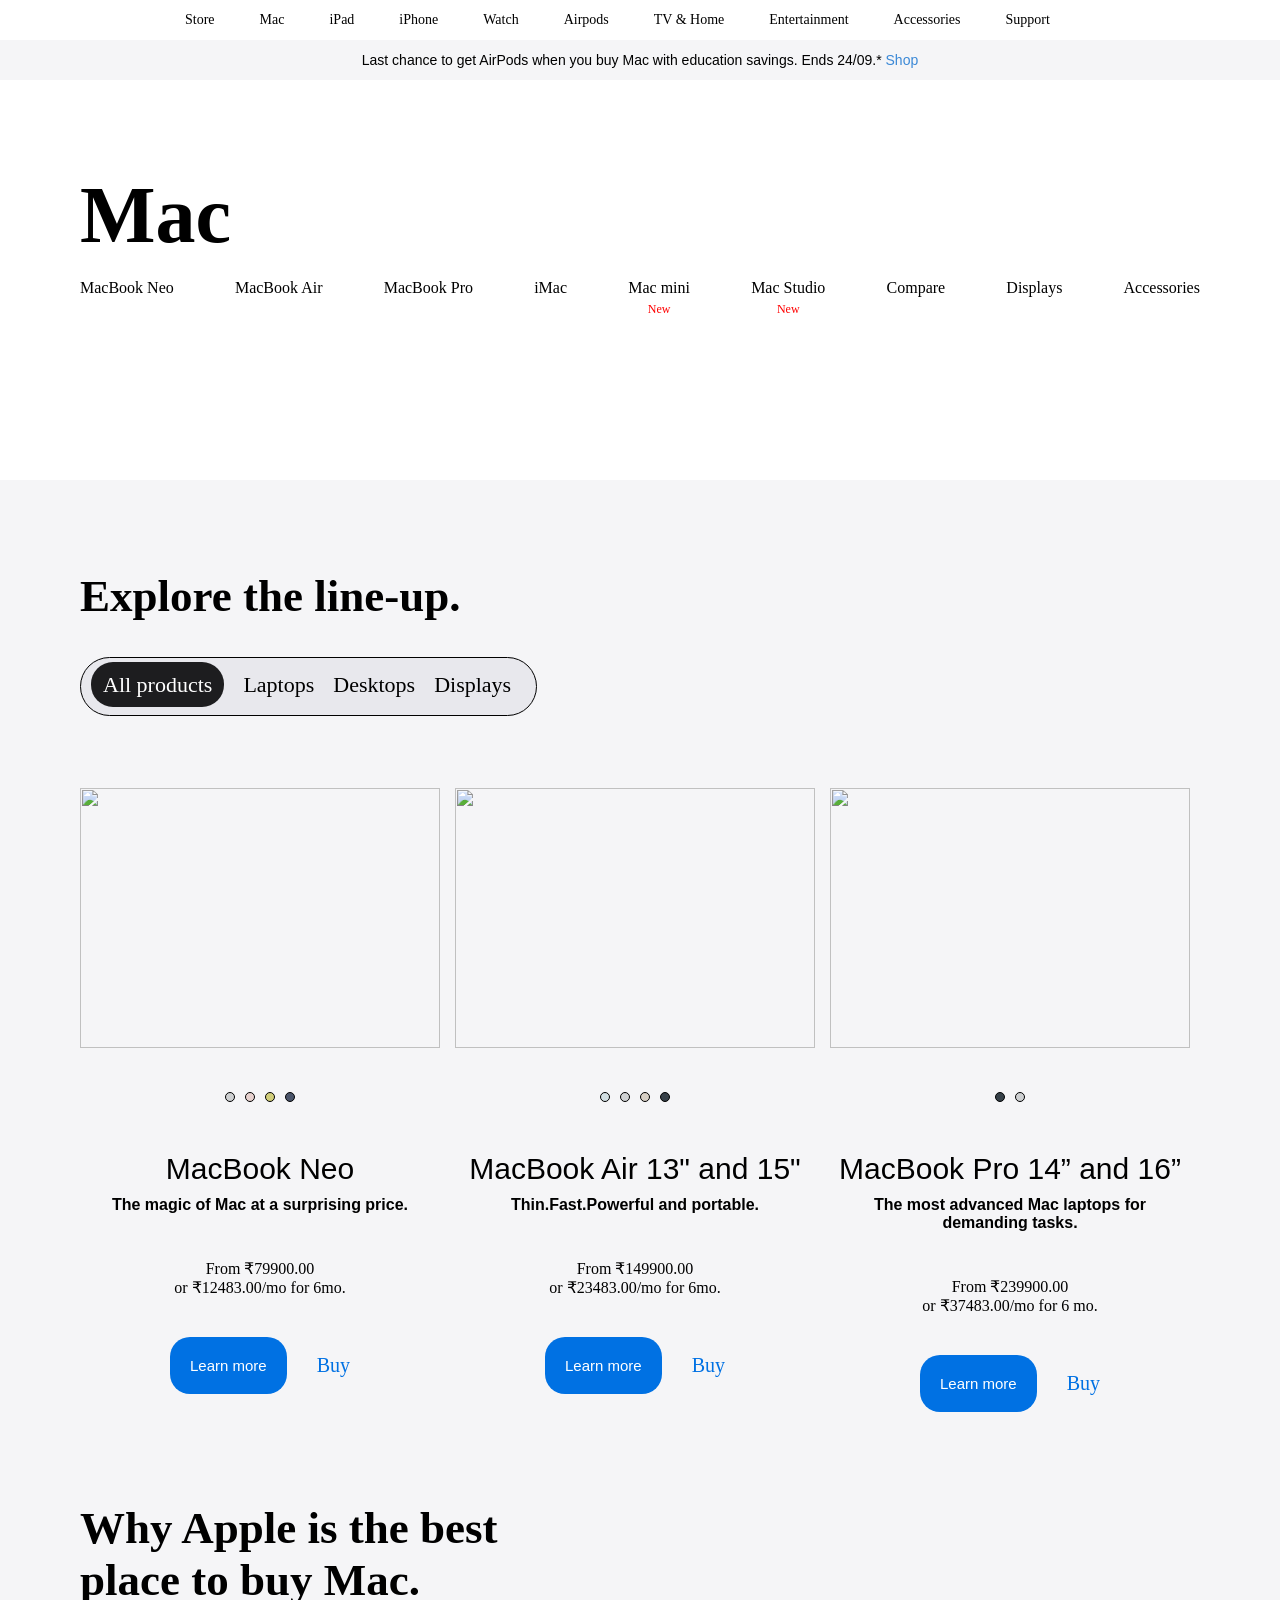
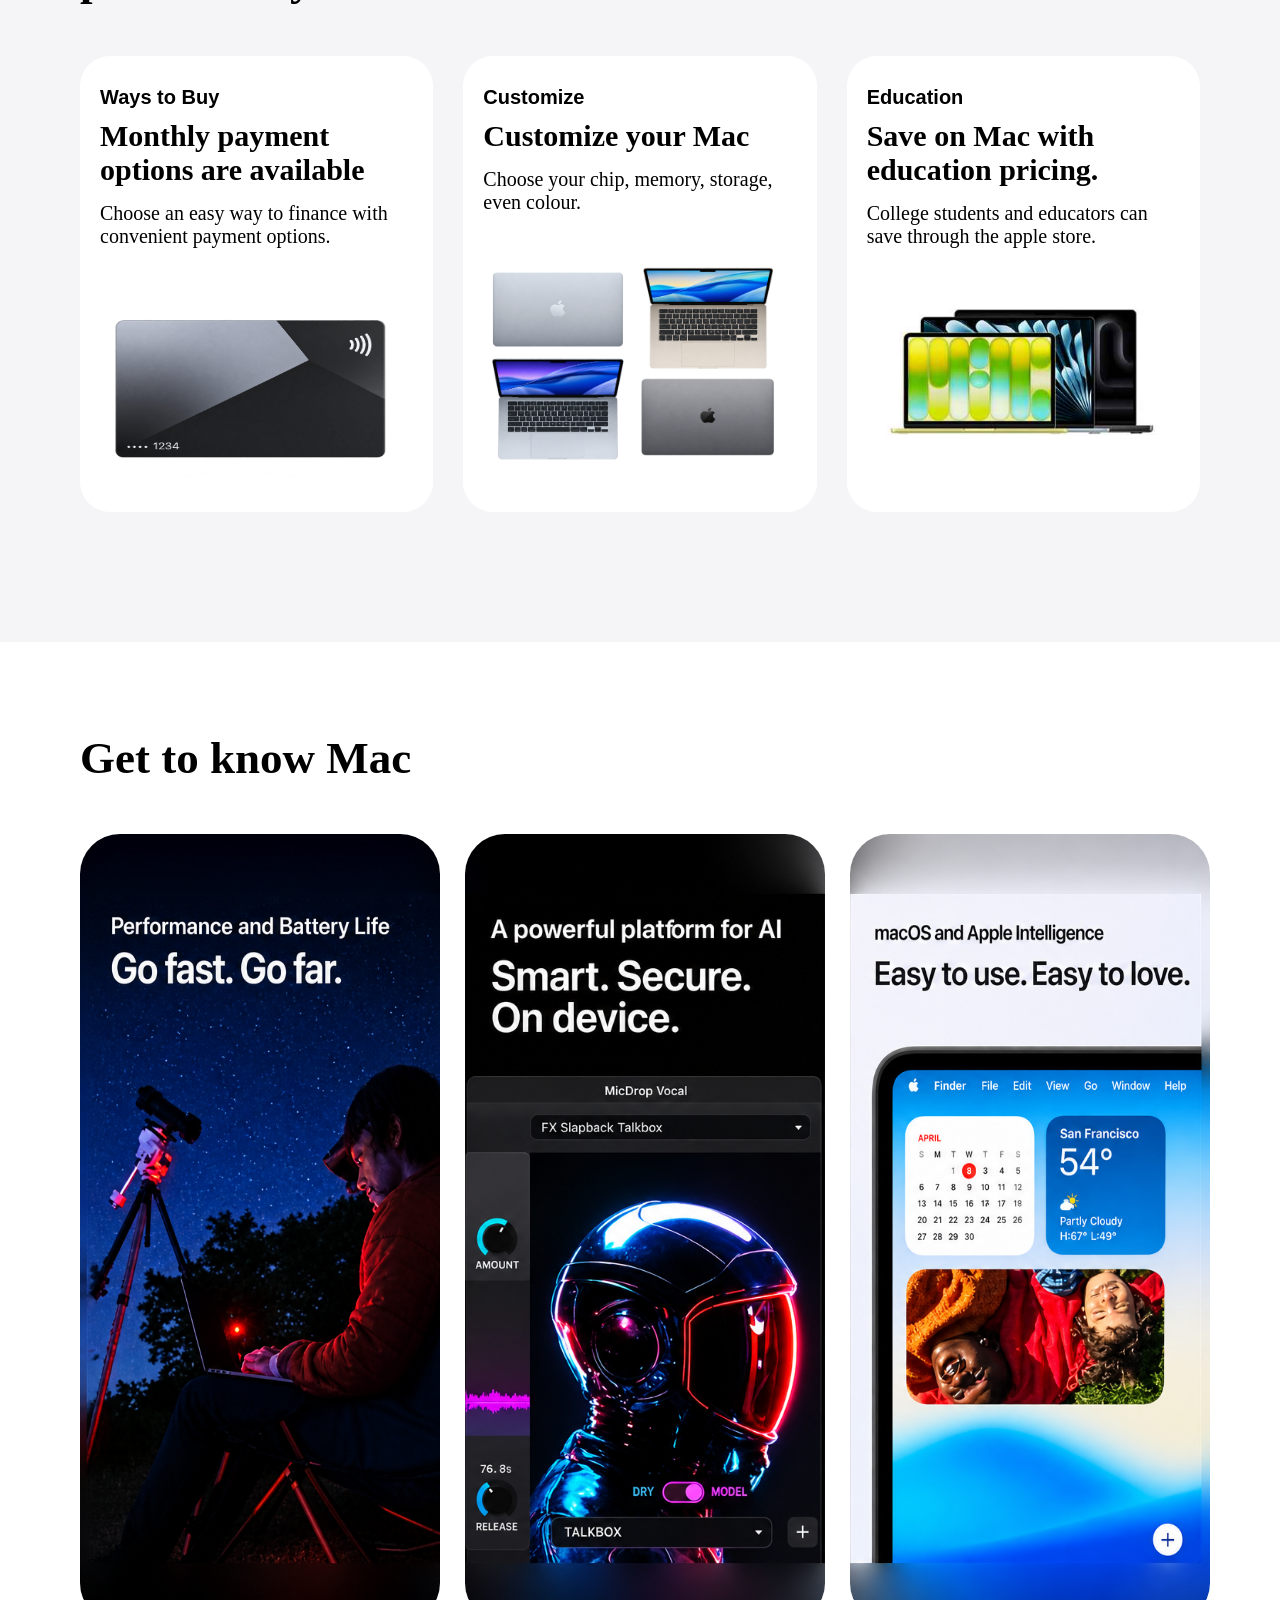
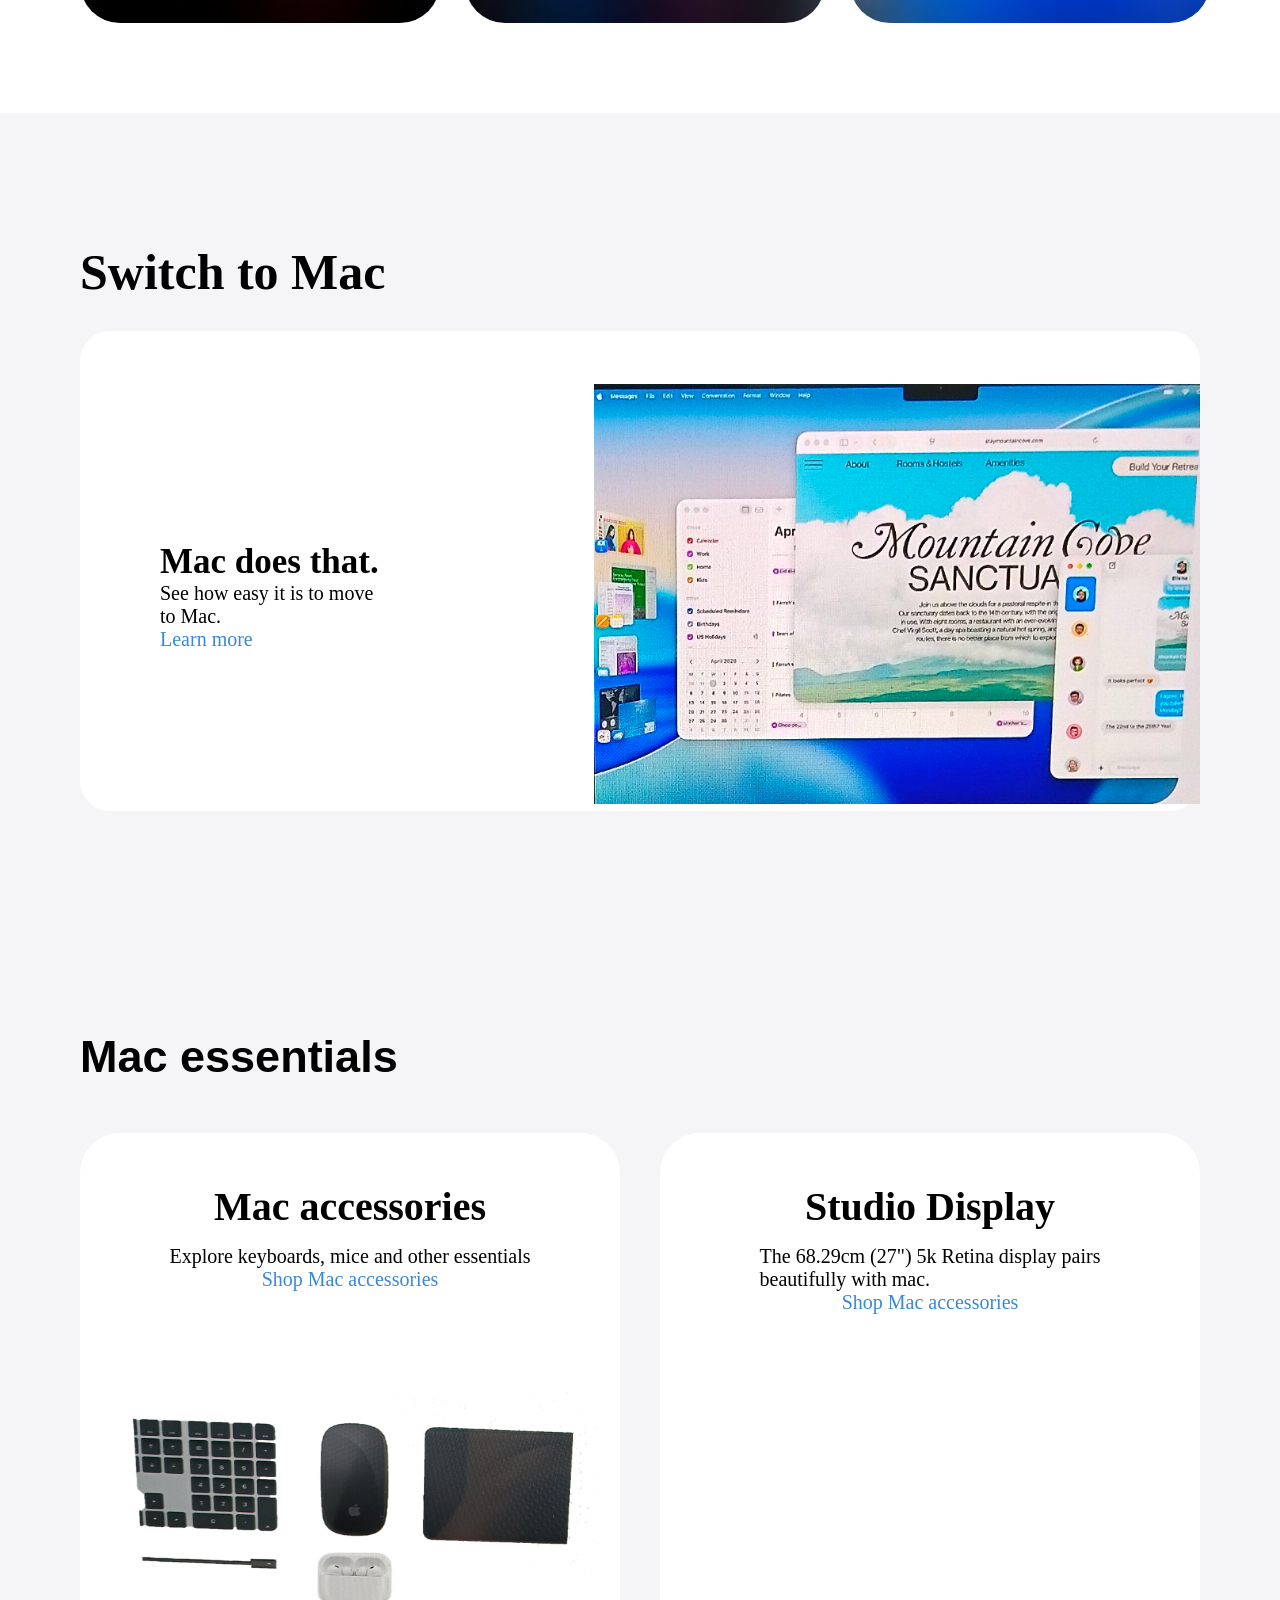
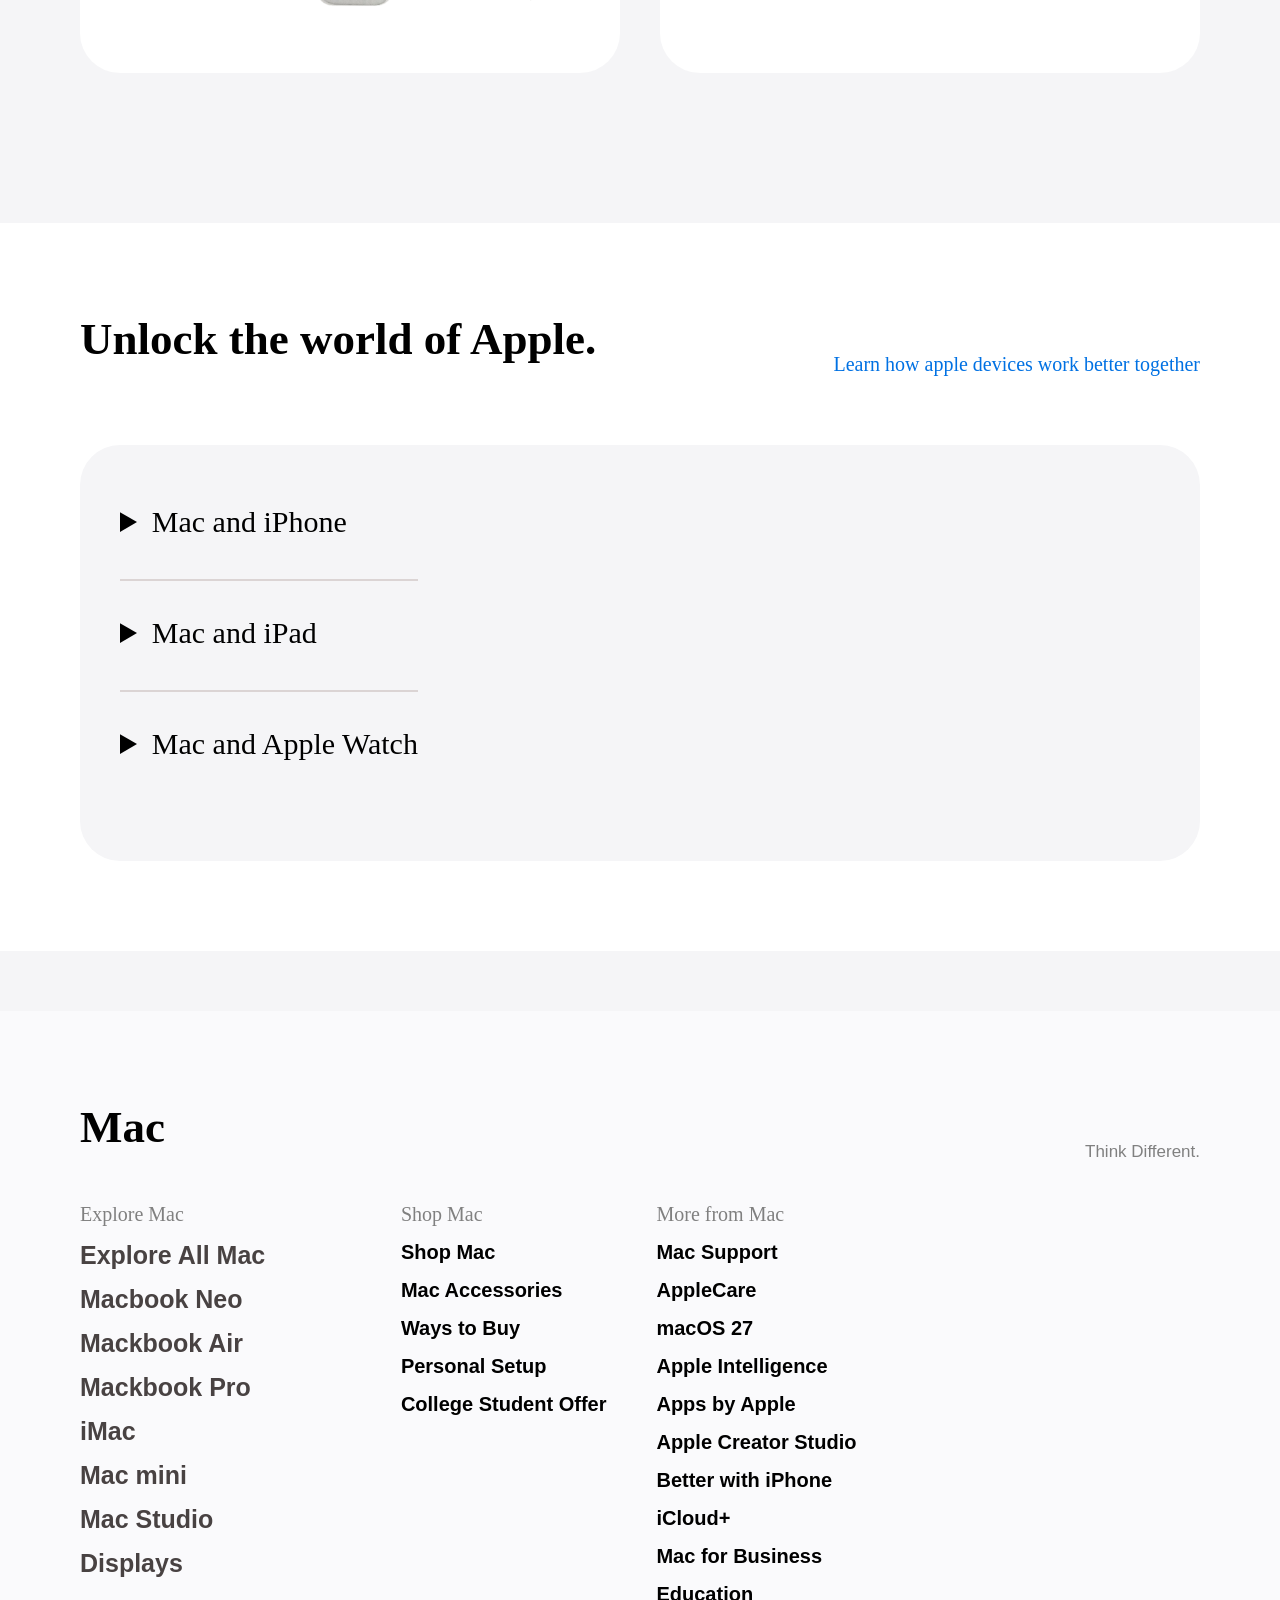
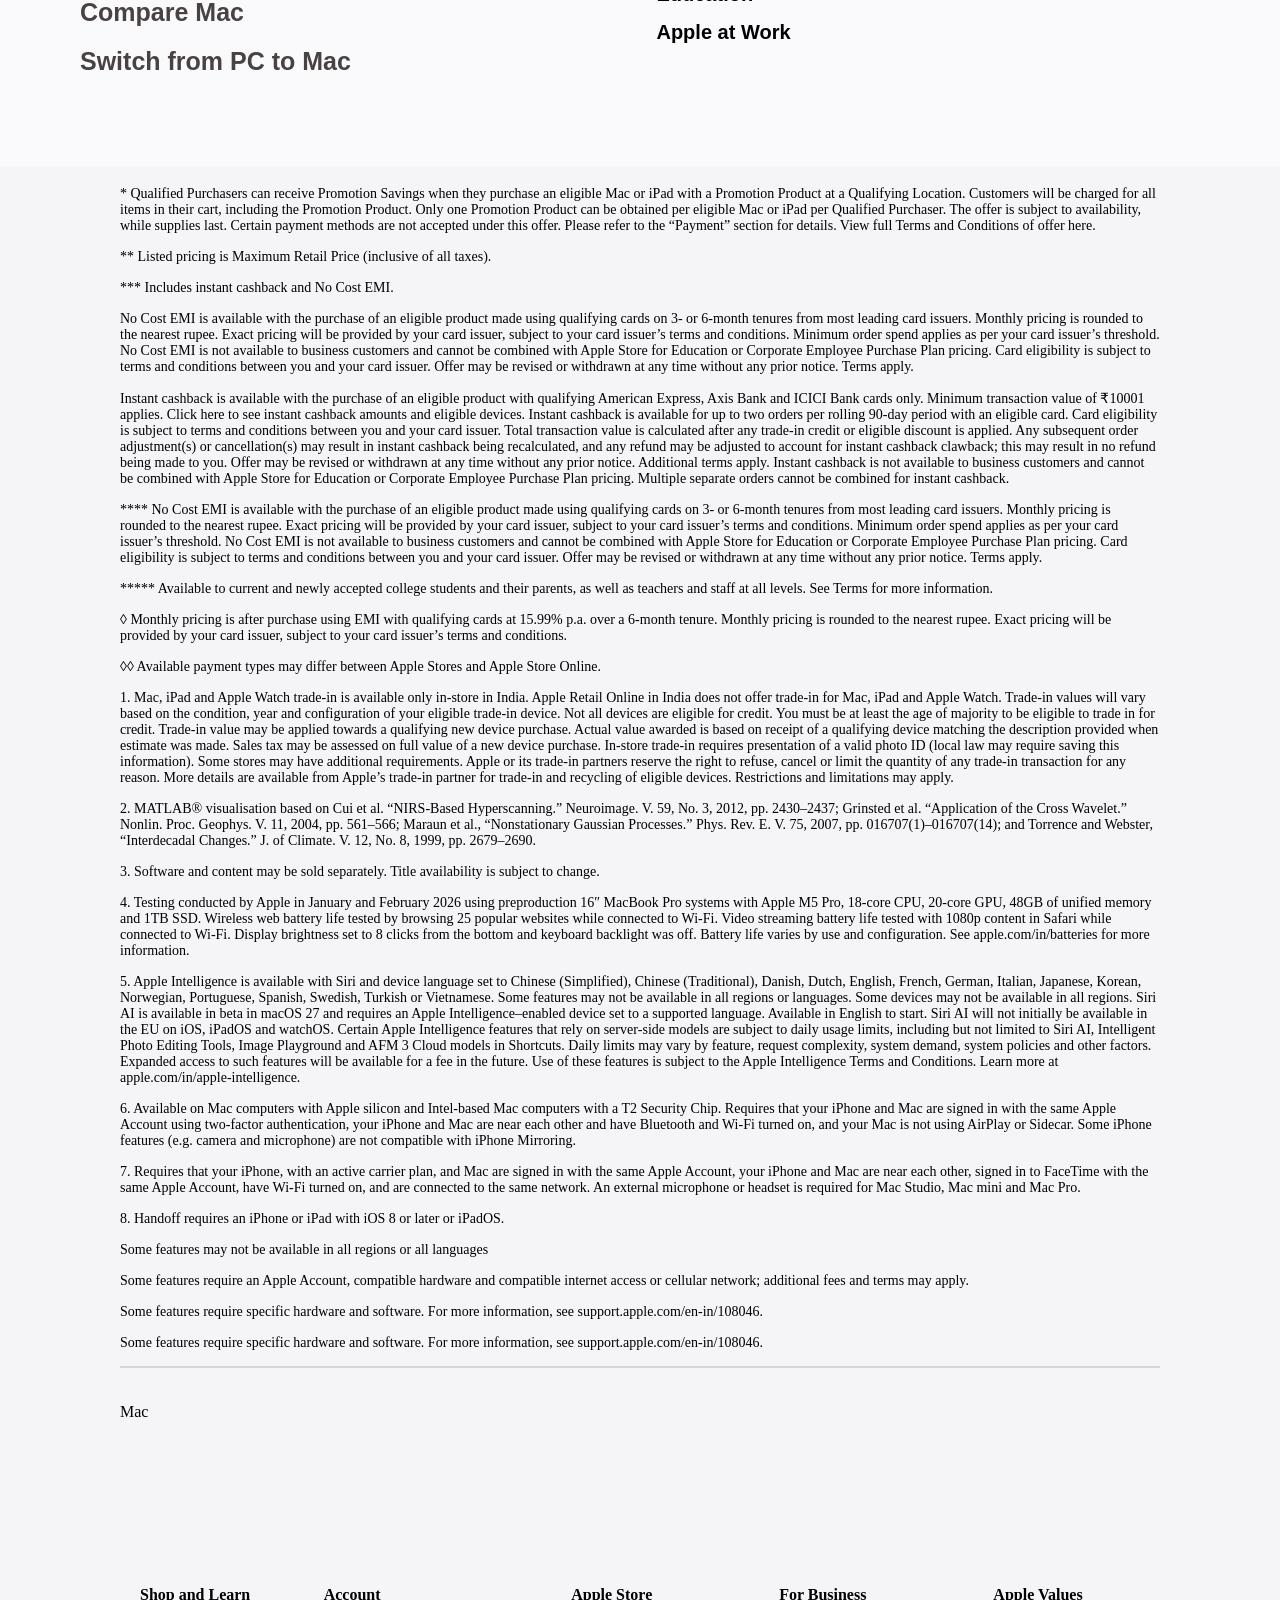
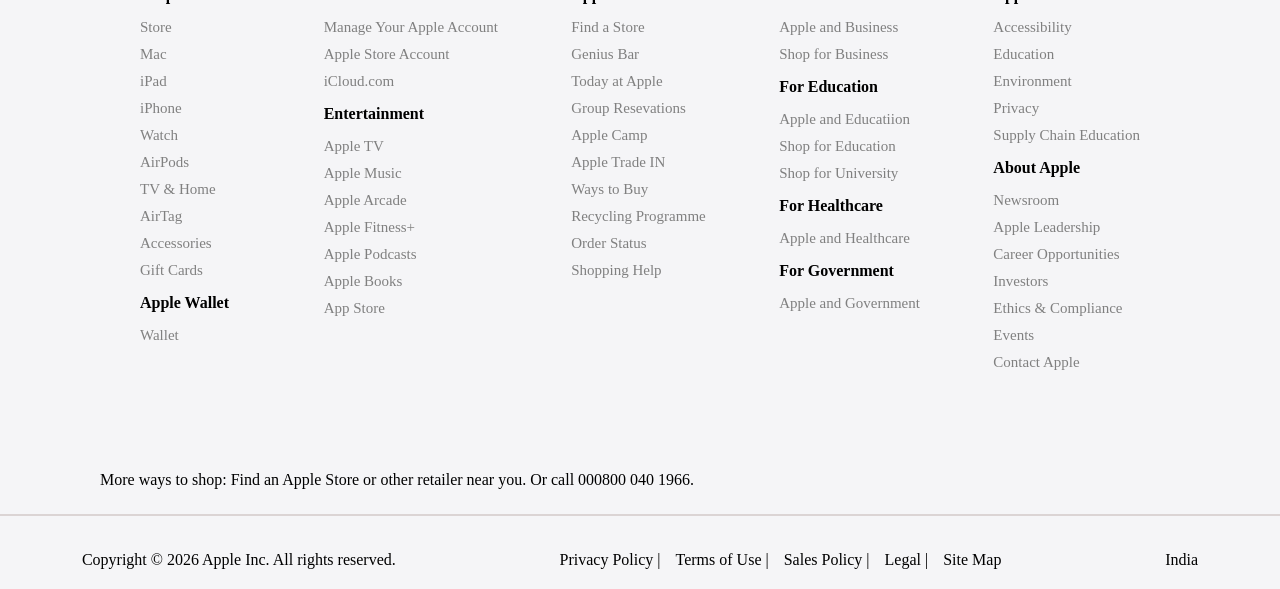
==== commit 3ab92ba2: "Add files via upload updated image paths" ====
--- a/index.html
+++ b/index.html
@@ -149,28 +149,28 @@
                 <h4>Ways to Buy</h4>
                 <h3>Monthly payment <br>options are available</h3>
                 <p>Choose an easy way to finance with <br> convenient payment options.</p>
-                <img height="180px" width="300px" src="./image1.png" alt="">
+                <img height="180px" width="300px" src="./Mac_images/image1.png" alt="">
             </div>
             <div class="flashcards">
                 <h4>Customize</h4>
                 <h3>Customize your Mac</h3>
                 <p>Choose your chip, memory, storage, even colour.</p>
-                <img height="200px" width="300px" src="./image2.png" alt="">
+                <img height="200px" width="300px" src="./Mac_images/image2.png" alt="">
             </div>
             <div class="flashcards">
                 <h4>Education</h4>
                 <h3>Save on Mac with education pricing.</h3>
                 <p>College students and educators can save through the apple store.</p>
-                <img height="150px" width="300px" src="./image3.jpg" alt="">
+                <img height="150px" width="300px" src="./Mac_images/image3.jpg" alt="">
             </div>
         </div>
     </section>
     <section class="know">
         <h2>Get to know Mac</h2>
         <div class="know-cards">
-            <img width="360px" src="./image_1.png" alt="">
-            <img width="360px" src="./image_2.png" alt="">
-            <img width="360px" src="./image_3.png" alt="">
+            <img width="360px" src="./Mac_images/image_1.png" alt="">
+            <img width="360px" src="./Mac_images/image_2.png" alt="">
+            <img width="360px" src="./Mac_images/image_3.png" alt="">
         </div>
     </section>
     <section class="switch">
@@ -182,7 +182,7 @@
                 <p class="learn">Learn more <i class="ri-arrow-right-s-line"></i></p>
             </div>
             <div class="switch-image-img" >
-                <img src="./right_image_clean.png" alt="">
+                <img src="./Mac_images/right_image_clean.png" alt="">
             </div>
         </div>
     </section>
@@ -193,7 +193,7 @@
                 <h3>Mac accessories</h3>
                 <p>Explore keyboards, mice and other essentials</p>
                 <p class="special">Shop Mac accessories<i class="ri-arrow-drop-right-line"></i></p>
-                <img src="./mac_accessories_transparent.png" alt="">
+                <img src="./Mac_images/mac_accessories_transparent.png" alt="">
             </div>
             <div class="essentials-content">
                 <h3>Studio Display</h3>
